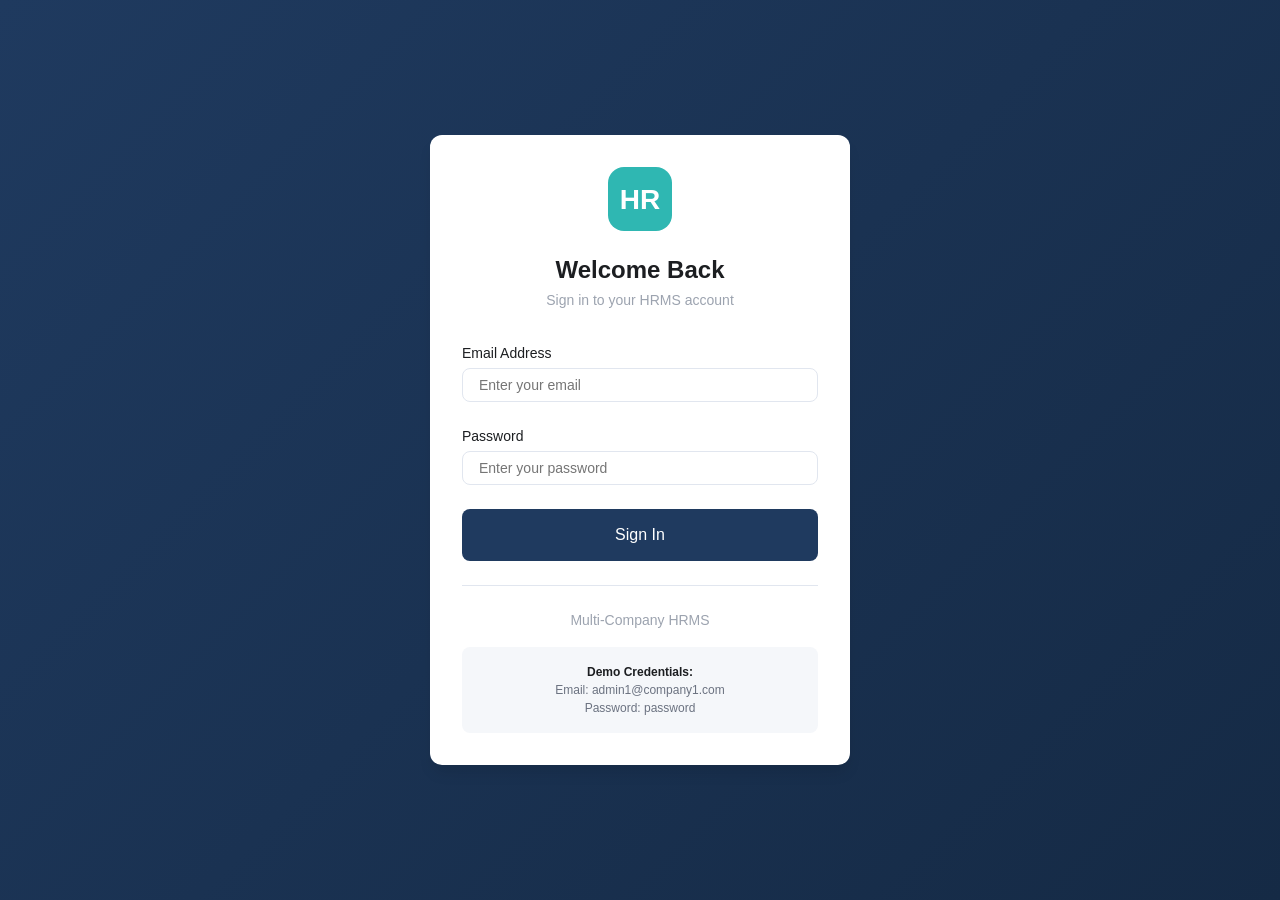
==== frontend/attendance.html @ 7278801a "Frontent Basics are done with this" ====
<!DOCTYPE html>
<html lang="en">
<head>
  <meta charset="UTF-8">
  <meta name="viewport" content="width=device-width, initial-scale=1.0">
  <title>Attendance - HRMS</title>
  <link rel="preconnect" href="https://fonts.googleapis.com">
  <link rel="preconnect" href="https://fonts.gstatic.com" crossorigin>
  <link href="https://fonts.googleapis.com/css2?family=Inter:wght@400;500;600;700&display=swap" rel="stylesheet">
  <link rel="stylesheet" href="css/variables.css">
  <link rel="stylesheet" href="css/base.css">
  <link rel="stylesheet" href="css/layout.css">
  <link rel="stylesheet" href="css/components.css">
  <link rel="stylesheet" href="css/utilities.css">
</head>
<body>
  <div class="app">
    <div id="sidebar-container"></div>
    
    <div class="main-wrapper">
      <div id="header-container"></div>
      
      <main class="main-content">
        <div class="table-container">
          <div class="table-header">
            <div class="flex items-center gap-md">
              <div class="form-group m-0">
                <input type="date" class="form-input" id="date-from" style="width: auto;">
              </div>
              <span class="text-muted">to</span>
              <div class="form-group m-0">
                <input type="date" class="form-input" id="date-to" style="width: auto;">
              </div>
            </div>
            <div class="table-filters">
              <select class="form-select" id="status-filter" style="width: auto;">
                <option value="">All Status</option>
                <option value="present">Present</option>
                <option value="absent">Absent</option>
                <option value="late">Late</option>
              </select>
              <button class="btn btn-primary" id="add-attendance-btn">
                <svg width="16" height="16" viewBox="0 0 24 24" fill="none" stroke="currentColor" stroke-width="2">
                  <line x1="12" x2="12" y1="5" y2="19"></line>
                  <line x1="5" x2="19" y1="12" y2="12"></line>
                </svg>
                Add Record
              </button>
            </div>
          </div>
          
          <div class="table-wrapper">
            <table class="data-table" id="attendance-table">
              <thead>
                <tr>
                  <th>Employee</th>
                  <th>Date</th>
                  <th>Clock In</th>
                  <th>Clock Out</th>
                  <th>Total Hours</th>
                  <th>Status</th>
                  <th>Actions</th>
                </tr>
              </thead>
              <tbody id="attendance-tbody">
                <tr>
                  <td colspan="7" class="text-center p-lg">
                    <div class="spinner"></div>
                  </td>
                </tr>
              </tbody>
            </table>
          </div>
          
          <div class="table-pagination">
            <span class="pagination-info" id="pagination-info">Showing 0 of 0</span>
            <div class="pagination-controls">
              <button class="btn btn-outline btn-sm" id="prev-btn" disabled>Previous</button>
              <button class="btn btn-outline btn-sm" id="next-btn" disabled>Next</button>
            </div>
          </div>
        </div>
      </main>
    </div>
  </div>

  <!-- Attendance Modal -->
  <div class="modal-overlay" id="attendance-modal">
    <div class="modal">
      <div class="modal-header">
        <h3 class="modal-title">Add Attendance Record</h3>
        <button class="modal-close" onclick="closeModal()">
          <svg width="20" height="20" viewBox="0 0 24 24" fill="none" stroke="currentColor" stroke-width="2">
            <line x1="18" y1="6" x2="6" y2="18"></line>
            <line x1="6" y1="6" x2="18" y2="18"></line>
          </svg>
        </button>
      </div>
      <form id="attendance-form">
        <div class="modal-body">
          <div class="form-group">
            <label class="form-label" for="employee_id">Employee *</label>
            <select class="form-select" id="employee_id" name="employee_id" required>
              <option value="">Select Employee</option>
            </select>
          </div>
          <div class="form-group">
            <label class="form-label" for="date">Date *</label>
            <input type="date" class="form-input" id="date" name="date" required>
          </div>
          <div class="content-grid-2">
            <div class="form-group">
              <label class="form-label" for="clock_in_time">Clock In</label>
              <input type="time" class="form-input" id="clock_in_time" name="clock_in_time">
            </div>
            <div class="form-group">
              <label class="form-label" for="clock_out_time">Clock Out</label>
              <input type="time" class="form-input" id="clock_out_time" name="clock_out_time">
            </div>
          </div>
          <div class="form-group">
            <label class="form-label" for="status">Status *</label>
            <select class="form-select" id="status" name="status" required>
              <option value="present">Present</option>
              <option value="absent">Absent</option>
              <option value="late">Late</option>
              <option value="half_day">Half Day</option>
            </select>
          </div>
          <div class="form-group">
            <label class="form-label" for="notes">Notes</label>
            <textarea class="form-textarea" id="notes" name="notes" rows="2"></textarea>
          </div>
        </div>
        <div class="modal-footer">
          <button type="button" class="btn btn-outline" onclick="closeModal()">Cancel</button>
          <button type="submit" class="btn btn-primary">Save Record</button>
        </div>
      </form>
    </div>
  </div>

  <div id="toast-container" class="toast-container"></div>

  <script src="js/api.js"></script>
  <script src="js/auth.js"></script>
  <script src="js/components/toast.js"></script>
  <script src="js/components/sidebar.js"></script>
  <script src="js/components/header.js"></script>
  <script src="js/pages/attendance.js"></script>
</body>
</html>
---- frontend/css/variables.css ----
/**
 * CSS Variables - HRMS Dashboard
 * Color scheme and spacing system
 */

:root {
  /* Primary Colors */
  --color-primary: #1F3A5F;
  --color-primary-light: #2a4a73;
  --color-primary-dark: #152a45;
  --color-secondary: #2FB7B2;
  --color-secondary-light: #3fccc7;
  --color-secondary-dark: #259e9a;
  
  /* Backgrounds */
  --color-bg-page: #F5F7FA;
  --color-bg-card: #FFFFFF;
  --color-bg-hover: #f0f2f5;
  --color-border: #E1E6EF;
  --color-border-light: #eef1f6;
  
  /* Text */
  --color-text-heading: #1C1E21;
  --color-text-body: #6B7280;
  --color-text-muted: #9CA3AF;
  --color-text-white: #FFFFFF;
  
  /* Status Colors */
  --color-success: #22C55E;
  --color-success-light: #dcfce7;
  --color-warning: #F59E0B;
  --color-warning-light: #fef3c7;
  --color-error: #EF4444;
  --color-error-light: #fee2e2;
  --color-info: #3B82F6;
  --color-info-light: #dbeafe;
  
  /* Spacing */
  --spacing-xs: 4px;
  --spacing-sm: 8px;
  --spacing-md: 16px;
  --spacing-lg: 24px;
  --spacing-xl: 32px;
  --spacing-2xl: 48px;
  
  /* Layout */
  --sidebar-width: 260px;
  --sidebar-collapsed-width: 64px;
  --header-height: 64px;
  
  /* Border Radius */
  --radius-sm: 4px;
  --radius-md: 8px;
  --radius-lg: 12px;
  --radius-full: 9999px;
  
  /* Shadows */
  --shadow-sm: 0 1px 2px rgba(0, 0, 0, 0.05);
  --shadow-md: 0 4px 6px -1px rgba(0, 0, 0, 0.1);
  --shadow-lg: 0 10px 15px -3px rgba(0, 0, 0, 0.1);
  
  /* Transitions */
  --transition-fast: 150ms ease;
  --transition-normal: 250ms ease;
  
  /* Font */
  --font-family: 'Inter', -apple-system, BlinkMacSystemFont, 'Segoe UI', Roboto, sans-serif;
  --font-size-xs: 12px;
  --font-size-sm: 14px;
  --font-size-base: 16px;
  --font-size-lg: 18px;
  --font-size-xl: 20px;
  --font-size-2xl: 24px;
  --font-size-3xl: 30px;
  
  --font-weight-normal: 400;
  --font-weight-medium: 500;
  --font-weight-semibold: 600;
  --font-weight-bold: 700;
}
---- frontend/css/base.css ----
/**
 * Base Styles - Reset and Typography
 */

/* Reset */
*, *::before, *::after {
  box-sizing: border-box;
  margin: 0;
  padding: 0;
}

html {
  font-size: 16px;
  -webkit-font-smoothing: antialiased;
  -moz-osx-font-smoothing: grayscale;
}

body {
  font-family: var(--font-family);
  font-size: var(--font-size-base);
  font-weight: var(--font-weight-normal);
  line-height: 1.5;
  color: var(--color-text-body);
  background-color: var(--color-bg-page);
  min-height: 100vh;
}

/* Typography */
h1, h2, h3, h4, h5, h6 {
  color: var(--color-text-heading);
  font-weight: var(--font-weight-semibold);
  line-height: 1.3;
}

h1 { font-size: var(--font-size-3xl); }
h2 { font-size: var(--font-size-2xl); }
h3 { font-size: var(--font-size-xl); }
h4 { font-size: var(--font-size-lg); }
h5 { font-size: var(--font-size-base); }
h6 { font-size: var(--font-size-sm); }

p {
  margin-bottom: var(--spacing-md);
}

a {
  color: var(--color-secondary);
  text-decoration: none;
  transition: color var(--transition-fast);
}

a:hover {
  color: var(--color-secondary-dark);
}

/* Lists */
ul, ol {
  list-style: none;
}

/* Images */
img {
  max-width: 100%;
  height: auto;
  display: block;
}

/* Forms */
input, button, textarea, select {
  font-family: inherit;
  font-size: inherit;
}

button {
  cursor: pointer;
  border: none;
  background: none;
}

/* Tables */
table {
  border-collapse: collapse;
  width: 100%;
}

/* Focus styles */
:focus-visible {
  outline: 2px solid var(--color-secondary);
  outline-offset: 2px;
}

/* Selection */
::selection {
  background-color: var(--color-secondary);
  color: var(--color-text-white);
}

/* Scrollbar */
::-webkit-scrollbar {
  width: 8px;
  height: 8px;
}

::-webkit-scrollbar-track {
  background: var(--color-bg-page);
}

::-webkit-scrollbar-thumb {
  background: var(--color-border);
  border-radius: var(--radius-full);
}

::-webkit-scrollbar-thumb:hover {
  background: var(--color-text-muted);
}
---- frontend/css/layout.css ----
/**
 * Layout Styles - Sidebar, Header, Main Content
 */

/* App Container */
.app {
  display: flex;
  min-height: 100vh;
}

/* ============================================
   SIDEBAR
   ============================================ */
.sidebar {
  position: fixed;
  top: 0;
  left: 0;
  width: var(--sidebar-width);
  height: 100vh;
  background-color: var(--color-primary);
  color: var(--color-text-white);
  display: flex;
  flex-direction: column;
  z-index: 50;
  transition: width var(--transition-normal);
}

.sidebar.collapsed {
  width: var(--sidebar-collapsed-width);
}

/* Sidebar Logo */
.sidebar-logo {
  height: var(--header-height);
  display: flex;
  align-items: center;
  padding: 0 var(--spacing-lg);
  border-bottom: 1px solid rgba(255, 255, 255, 0.1);
}

.sidebar-logo img {
  height: 32px;
  width: auto;
}

.sidebar-logo .logo-text {
  font-size: var(--font-size-lg);
  font-weight: var(--font-weight-bold);
  margin-left: var(--spacing-sm);
  white-space: nowrap;
}

.sidebar.collapsed .logo-text {
  display: none;
}

/* Sidebar Navigation */
.sidebar-nav {
  flex: 1;
  padding: var(--spacing-md) 0;
  overflow-y: auto;
}

.nav-item {
  display: flex;
  align-items: center;
  padding: var(--spacing-md) var(--spacing-lg);
  color: rgba(255, 255, 255, 0.7);
  text-decoration: none;
  transition: all var(--transition-fast);
  border-left: 3px solid transparent;
}

.nav-item:hover {
  background-color: rgba(255, 255, 255, 0.1);
  color: var(--color-text-white);
}

.nav-item.active {
  background-color: rgba(47, 183, 178, 0.2);
  color: var(--color-secondary);
  border-left-color: var(--color-secondary);
}

.nav-icon {
  width: 20px;
  height: 20px;
  flex-shrink: 0;
}

.nav-label {
  margin-left: var(--spacing-md);
  white-space: nowrap;
}

.sidebar.collapsed .nav-label {
  display: none;
}

.sidebar.collapsed .nav-item {
  justify-content: center;
  padding: var(--spacing-md);
}

/* Sidebar Footer */
.sidebar-footer {
  padding: var(--spacing-md) var(--spacing-lg);
  border-top: 1px solid rgba(255, 255, 255, 0.1);
}

/* ============================================
   HEADER
   ============================================ */
.header {
  position: fixed;
  top: 0;
  left: var(--sidebar-width);
  right: 0;
  height: var(--header-height);
  background-color: var(--color-bg-card);
  border-bottom: 1px solid var(--color-border);
  display: flex;
  align-items: center;
  justify-content: space-between;
  padding: 0 var(--spacing-lg);
  z-index: 40;
  transition: left var(--transition-normal);
}

.sidebar.collapsed ~ .main-wrapper .header {
  left: var(--sidebar-collapsed-width);
}

.header-left {
  display: flex;
  align-items: center;
  gap: var(--spacing-md);
}

.menu-toggle {
  display: none;
  padding: var(--spacing-sm);
  border-radius: var(--radius-md);
  color: var(--color-text-heading);
}

.menu-toggle:hover {
  background-color: var(--color-bg-hover);
}

.page-title {
  font-size: var(--font-size-xl);
  font-weight: var(--font-weight-semibold);
  color: var(--color-text-heading);
}

.header-right {
  display: flex;
  align-items: center;
  gap: var(--spacing-md);
}

.user-info {
  display: flex;
  align-items: center;
  gap: var(--spacing-sm);
}

.user-avatar {
  width: 36px;
  height: 36px;
  border-radius: var(--radius-full);
  background-color: var(--color-secondary);
  color: var(--color-text-white);
  display: flex;
  align-items: center;
  justify-content: center;
  font-weight: var(--font-weight-semibold);
  font-size: var(--font-size-sm);
}

.user-name {
  font-weight: var(--font-weight-medium);
  color: var(--color-text-heading);
}

.user-role {
  font-size: var(--font-size-xs);
  color: var(--color-text-muted);
}

/* ============================================
   MAIN CONTENT
   ============================================ */
.main-wrapper {
  flex: 1;
  margin-left: var(--sidebar-width);
  transition: margin-left var(--transition-normal);
}

.sidebar.collapsed ~ .main-wrapper {
  margin-left: var(--sidebar-collapsed-width);
}

.main-content {
  padding: calc(var(--header-height) + var(--spacing-lg)) var(--spacing-lg) var(--spacing-lg);
  min-height: 100vh;
}

/* Content Grid */
.content-grid {
  display: grid;
  grid-template-columns: repeat(4, 1fr);
  gap: var(--spacing-lg);
}

.content-grid-3 {
  display: grid;
  grid-template-columns: repeat(3, 1fr);
  gap: var(--spacing-lg);
}

.content-grid-2 {
  display: grid;
  grid-template-columns: repeat(2, 1fr);
  gap: var(--spacing-lg);
}

.col-span-2 { grid-column: span 2; }
.col-span-3 { grid-column: span 3; }
.col-span-4 { grid-column: span 4; }

/* ============================================
   RESPONSIVE
   ============================================ */

/* Tablet - Collapsed sidebar */
@media (max-width: 1023px) {
  .sidebar {
    width: var(--sidebar-collapsed-width);
  }
  
  .sidebar .logo-text,
  .sidebar .nav-label {
    display: none;
  }
  
  .sidebar .nav-item {
    justify-content: center;
    padding: var(--spacing-md);
  }
  
  .header {
    left: var(--sidebar-collapsed-width);
  }
  
  .main-wrapper {
    margin-left: var(--sidebar-collapsed-width);
  }
  
  .content-grid {
    grid-template-columns: repeat(2, 1fr);
  }
  
  .col-span-3,
  .col-span-4 {
    grid-column: span 2;
  }
}

/* Mobile - Hidden sidebar with hamburger */
@media (max-width: 767px) {
  .sidebar {
    transform: translateX(-100%);
    width: var(--sidebar-width);
  }
  
  .sidebar.open {
    transform: translateX(0);
  }
  
  .sidebar.open .logo-text,
  .sidebar.open .nav-label {
    display: block;
  }
  
  .sidebar.open .nav-item {
    justify-content: flex-start;
    padding: var(--spacing-md) var(--spacing-lg);
  }
  
  .header {
    left: 0;
  }
  
  .menu-toggle {
    display: flex;
  }
  
  .main-wrapper {
    margin-left: 0;
  }
  
  .main-content {
    padding: calc(var(--header-height) + var(--spacing-md)) var(--spacing-md) var(--spacing-md);
  }
  
  .content-grid,
  .content-grid-2,
  .content-grid-3 {
    grid-template-columns: 1fr;
  }
  
  .col-span-2,
  .col-span-3,
  .col-span-4 {
    grid-column: span 1;
  }
  
  /* Overlay when sidebar is open */
  .sidebar-overlay {
    display: none;
    position: fixed;
    inset: 0;
    background-color: rgba(0, 0, 0, 0.5);
    z-index: 40;
  }
  
  .sidebar.open ~ .sidebar-overlay {
    display: block;
  }
}
---- frontend/css/components.css ----
/**
 * Component Styles - Cards, Buttons, Forms, Tables, etc.
 */

/* ============================================
   CARDS
   ============================================ */
.card {
  background-color: var(--color-bg-card);
  border-radius: var(--radius-lg);
  box-shadow: var(--shadow-sm);
  border: 1px solid var(--color-border-light);
}

.card-header {
  padding: var(--spacing-lg);
  border-bottom: 1px solid var(--color-border);
  display: flex;
  align-items: center;
  justify-content: space-between;
}

.card-title {
  font-size: var(--font-size-lg);
  font-weight: var(--font-weight-semibold);
  color: var(--color-text-heading);
}

.card-body {
  padding: var(--spacing-lg);
}

.card-footer {
  padding: var(--spacing-md) var(--spacing-lg);
  border-top: 1px solid var(--color-border);
  background-color: var(--color-bg-page);
  border-radius: 0 0 var(--radius-lg) var(--radius-lg);
}

/* KPI Card */
.kpi-card {
  background-color: var(--color-bg-card);
  border-radius: var(--radius-lg);
  padding: var(--spacing-lg);
  box-shadow: var(--shadow-sm);
  border: 1px solid var(--color-border-light);
}

.kpi-header {
  display: flex;
  align-items: center;
  justify-content: space-between;
  margin-bottom: var(--spacing-md);
}

.kpi-title {
  font-size: var(--font-size-sm);
  font-weight: var(--font-weight-medium);
  color: var(--color-text-muted);
  text-transform: uppercase;
  letter-spacing: 0.5px;
}

.kpi-icon {
  width: 40px;
  height: 40px;
  border-radius: var(--radius-md);
  display: flex;
  align-items: center;
  justify-content: center;
}

.kpi-icon.primary { background-color: rgba(31, 58, 95, 0.1); color: var(--color-primary); }
.kpi-icon.secondary { background-color: rgba(47, 183, 178, 0.1); color: var(--color-secondary); }
.kpi-icon.success { background-color: var(--color-success-light); color: var(--color-success); }
.kpi-icon.warning { background-color: var(--color-warning-light); color: var(--color-warning); }
.kpi-icon.error { background-color: var(--color-error-light); color: var(--color-error); }

.kpi-value {
  font-size: var(--font-size-3xl);
  font-weight: var(--font-weight-bold);
  color: var(--color-text-heading);
  margin-bottom: var(--spacing-sm);
}

.kpi-breakdown {
  display: flex;
  gap: var(--spacing-md);
  flex-wrap: wrap;
}

.kpi-stat {
  font-size: var(--font-size-sm);
  display: flex;
  align-items: center;
  gap: var(--spacing-xs);
}

.kpi-stat::before {
  content: '';
  width: 8px;
  height: 8px;
  border-radius: var(--radius-full);
}

.kpi-stat.success::before { background-color: var(--color-success); }
.kpi-stat.warning::before { background-color: var(--color-warning); }
.kpi-stat.error::before { background-color: var(--color-error); }

/* ============================================
   BUTTONS
   ============================================ */
.btn {
  display: inline-flex;
  align-items: center;
  justify-content: center;
  gap: var(--spacing-sm);
  padding: var(--spacing-sm) var(--spacing-md);
  font-size: var(--font-size-sm);
  font-weight: var(--font-weight-medium);
  border-radius: var(--radius-md);
  transition: all var(--transition-fast);
  cursor: pointer;
  border: 1px solid transparent;
  white-space: nowrap;
}

.btn:disabled {
  opacity: 0.5;
  cursor: not-allowed;
}

.btn-primary {
  background-color: var(--color-primary);
  color: var(--color-text-white);
}

.btn-primary:hover:not(:disabled) {
  background-color: var(--color-primary-dark);
}

.btn-secondary {
  background-color: var(--color-secondary);
  color: var(--color-text-white);
}

.btn-secondary:hover:not(:disabled) {
  background-color: var(--color-secondary-dark);
}

.btn-success {
  background-color: var(--color-success);
  color: var(--color-text-white);
}

.btn-success:hover:not(:disabled) {
  background-color: #16a34a;
}

.btn-danger {
  background-color: var(--color-error);
  color: var(--color-text-white);
}

.btn-danger:hover:not(:disabled) {
  background-color: #dc2626;
}

.btn-outline {
  background-color: transparent;
  border-color: var(--color-border);
  color: var(--color-text-heading);
}

.btn-outline:hover:not(:disabled) {
  background-color: var(--color-bg-hover);
}

.btn-ghost {
  background-color: transparent;
  color: var(--color-text-body);
}

.btn-ghost:hover:not(:disabled) {
  background-color: var(--color-bg-hover);
}

.btn-sm {
  padding: var(--spacing-xs) var(--spacing-sm);
  font-size: var(--font-size-xs);
}

.btn-lg {
  padding: var(--spacing-md) var(--spacing-lg);
  font-size: var(--font-size-base);
}

.btn-icon {
  padding: var(--spacing-sm);
}

/* ============================================
   FORMS
   ============================================ */
.form-group {
  margin-bottom: var(--spacing-md);
}

.form-label {
  display: block;
  font-size: var(--font-size-sm);
  font-weight: var(--font-weight-medium);
  color: var(--color-text-heading);
  margin-bottom: var(--spacing-xs);
}

.form-input,
.form-select,
.form-textarea {
  width: 100%;
  padding: var(--spacing-sm) var(--spacing-md);
  font-size: var(--font-size-sm);
  border: 1px solid var(--color-border);
  border-radius: var(--radius-md);
  background-color: var(--color-bg-card);
  color: var(--color-text-heading);
  transition: border-color var(--transition-fast), box-shadow var(--transition-fast);
}

.form-input:focus,
.form-select:focus,
.form-textarea:focus {
  outline: none;
  border-color: var(--color-secondary);
  box-shadow: 0 0 0 3px rgba(47, 183, 178, 0.1);
}

.form-input.error,
.form-select.error,
.form-textarea.error {
  border-color: var(--color-error);
}

.form-input.error:focus,
.form-select.error:focus,
.form-textarea.error:focus {
  box-shadow: 0 0 0 3px rgba(239, 68, 68, 0.1);
}

.form-error {
  font-size: var(--font-size-xs);
  color: var(--color-error);
  margin-top: var(--spacing-xs);
}

.form-hint {
  font-size: var(--font-size-xs);
  color: var(--color-text-muted);
  margin-top: var(--spacing-xs);
}

.form-textarea {
  min-height: 100px;
  resize: vertical;
}

/* Search Input */
.search-input {
  position: relative;
}

.search-input input {
  padding-left: 40px;
}

.search-input .search-icon {
  position: absolute;
  left: var(--spacing-md);
  top: 50%;
  transform: translateY(-50%);
  color: var(--color-text-muted);
  width: 16px;
  height: 16px;
}

/* ============================================
   TABLES
   ============================================ */
.table-container {
  background-color: var(--color-bg-card);
  border-radius: var(--radius-lg);
  box-shadow: var(--shadow-sm);
  border: 1px solid var(--color-border-light);
  overflow: hidden;
}

.table-header {
  padding: var(--spacing-md) var(--spacing-lg);
  border-bottom: 1px solid var(--color-border);
  display: flex;
  align-items: center;
  justify-content: space-between;
  gap: var(--spacing-md);
  flex-wrap: wrap;
}

.table-filters {
  display: flex;
  align-items: center;
  gap: var(--spacing-sm);
}

.table-wrapper {
  overflow-x: auto;
}

.data-table {
  width: 100%;
  border-collapse: collapse;
}

.data-table th,
.data-table td {
  padding: var(--spacing-md) var(--spacing-lg);
  text-align: left;
  border-bottom: 1px solid var(--color-border-light);
}

.data-table th {
  font-size: var(--font-size-xs);
  font-weight: var(--font-weight-semibold);
  color: var(--color-text-muted);
  text-transform: uppercase;
  letter-spacing: 0.5px;
  background-color: var(--color-bg-page);
}

.data-table tbody tr {
  transition: background-color var(--transition-fast);
}

.data-table tbody tr:hover {
  background-color: var(--color-bg-hover);
}

.data-table tbody tr:last-child td {
  border-bottom: none;
}

.table-pagination {
  padding: var(--spacing-md) var(--spacing-lg);
  border-top: 1px solid var(--color-border);
  display: flex;
  align-items: center;
  justify-content: space-between;
  background-color: var(--color-bg-page);
}

.pagination-info {
  font-size: var(--font-size-sm);
  color: var(--color-text-muted);
}

.pagination-controls {
  display: flex;
  align-items: center;
  gap: var(--spacing-sm);
}

/* ============================================
   BADGES / STATUS
   ============================================ */
.badge {
  display: inline-flex;
  align-items: center;
  padding: var(--spacing-xs) var(--spacing-sm);
  font-size: var(--font-size-xs);
  font-weight: var(--font-weight-medium);
  border-radius: var(--radius-full);
}

.badge-success {
  background-color: var(--color-success-light);
  color: var(--color-success);
}

.badge-warning {
  background-color: var(--color-warning-light);
  color: #b45309;
}

.badge-error {
  background-color: var(--color-error-light);
  color: var(--color-error);
}

.badge-info {
  background-color: var(--color-info-light);
  color: var(--color-info);
}

.badge-neutral {
  background-color: var(--color-bg-page);
  color: var(--color-text-muted);
}

/* ============================================
   MODAL
   ============================================ */
.modal-overlay {
  position: fixed;
  inset: 0;
  background-color: rgba(0, 0, 0, 0.5);
  display: flex;
  align-items: center;
  justify-content: center;
  z-index: 100;
  opacity: 0;
  visibility: hidden;
  transition: all var(--transition-normal);
}

.modal-overlay.open {
  opacity: 1;
  visibility: visible;
}

.modal {
  background-color: var(--color-bg-card);
  border-radius: var(--radius-lg);
  box-shadow: var(--shadow-lg);
  width: 100%;
  max-width: 500px;
  max-height: 90vh;
  overflow: hidden;
  transform: scale(0.95);
  transition: transform var(--transition-normal);
}

.modal-overlay.open .modal {
  transform: scale(1);
}

.modal-header {
  padding: var(--spacing-lg);
  border-bottom: 1px solid var(--color-border);
  display: flex;
  align-items: center;
  justify-content: space-between;
}

.modal-title {
  font-size: var(--font-size-lg);
  font-weight: var(--font-weight-semibold);
}

.modal-close {
  padding: var(--spacing-xs);
  border-radius: var(--radius-md);
  color: var(--color-text-muted);
}

.modal-close:hover {
  background-color: var(--color-bg-hover);
  color: var(--color-text-heading);
}

.modal-body {
  padding: var(--spacing-lg);
  overflow-y: auto;
  max-height: calc(90vh - 140px);
}

.modal-footer {
  padding: var(--spacing-md) var(--spacing-lg);
  border-top: 1px solid var(--color-border);
  display: flex;
  justify-content: flex-end;
  gap: var(--spacing-sm);
  background-color: var(--color-bg-page);
}

/* ============================================
   TOAST
   ============================================ */
.toast-container {
  position: fixed;
  top: var(--spacing-lg);
  right: var(--spacing-lg);
  z-index: 200;
  display: flex;
  flex-direction: column;
  gap: var(--spacing-sm);
}

.toast {
  display: flex;
  align-items: center;
  gap: var(--spacing-md);
  padding: var(--spacing-md) var(--spacing-lg);
  background-color: var(--color-bg-card);
  border-radius: var(--radius-md);
  box-shadow: var(--shadow-lg);
  border-left: 4px solid;
  min-width: 300px;
  max-width: 400px;
  animation: slideIn 0.3s ease;
}

@keyframes slideIn {
  from {
    transform: translateX(100%);
    opacity: 0;
  }
  to {
    transform: translateX(0);
    opacity: 1;
  }
}

.toast-success { border-left-color: var(--color-success); }
.toast-error { border-left-color: var(--color-error); }
.toast-warning { border-left-color: var(--color-warning); }
.toast-info { border-left-color: var(--color-info); }

.toast-message {
  flex: 1;
  font-size: var(--font-size-sm);
  color: var(--color-text-heading);
}

.toast-close {
  padding: var(--spacing-xs);
  color: var(--color-text-muted);
  border-radius: var(--radius-sm);
}

.toast-close:hover {
  background-color: var(--color-bg-hover);
}

/* ============================================
   LOADING / SKELETON
   ============================================ */
.skeleton {
  background: linear-gradient(90deg, var(--color-bg-page) 25%, var(--color-border-light) 50%, var(--color-bg-page) 75%);
  background-size: 200% 100%;
  animation: shimmer 1.5s infinite;
  border-radius: var(--radius-sm);
}

@keyframes shimmer {
  0% { background-position: 200% 0; }
  100% { background-position: -200% 0; }
}

.skeleton-text {
  height: 16px;
  margin-bottom: var(--spacing-sm);
}

.skeleton-title {
  height: 24px;
  width: 60%;
  margin-bottom: var(--spacing-md);
}

.skeleton-value {
  height: 40px;
  width: 40%;
}

.spinner {
  width: 24px;
  height: 24px;
  border: 3px solid var(--color-border);
  border-top-color: var(--color-secondary);
  border-radius: var(--radius-full);
  animation: spin 0.8s linear infinite;
}

@keyframes spin {
  to { transform: rotate(360deg); }
}

.loading-overlay {
  position: absolute;
  inset: 0;
  background-color: rgba(255, 255, 255, 0.8);
  display: flex;
  align-items: center;
  justify-content: center;
  z-index: 10;
}

/* ============================================
   EMPTY STATE
   ============================================ */
.empty-state {
  text-align: center;
  padding: var(--spacing-2xl);
}

.empty-state-icon {
  width: 64px;
  height: 64px;
  margin: 0 auto var(--spacing-md);
  color: var(--color-text-muted);
}

.empty-state-title {
  font-size: var(--font-size-lg);
  font-weight: var(--font-weight-semibold);
  color: var(--color-text-heading);
  margin-bottom: var(--spacing-sm);
}

.empty-state-text {
  color: var(--color-text-muted);
  margin-bottom: var(--spacing-lg);
}

/* ============================================
   DROPDOWN
   ============================================ */
.dropdown {
  position: relative;
}

.dropdown-menu {
  position: absolute;
  top: 100%;
  right: 0;
  min-width: 180px;
  background-color: var(--color-bg-card);
  border-radius: var(--radius-md);
  box-shadow: var(--shadow-lg);
  border: 1px solid var(--color-border);
  padding: var(--spacing-xs) 0;
  z-index: 50;
  opacity: 0;
  visibility: hidden;
  transform: translateY(-10px);
  transition: all var(--transition-fast);
}

.dropdown.open .dropdown-menu {
  opacity: 1;
  visibility: visible;
  transform: translateY(0);
}

.dropdown-item {
  display: flex;
  align-items: center;
  gap: var(--spacing-sm);
  padding: var(--spacing-sm) var(--spacing-md);
  font-size: var(--font-size-sm);
  color: var(--color-text-body);
  cursor: pointer;
  transition: background-color var(--transition-fast);
}

.dropdown-item:hover {
  background-color: var(--color-bg-hover);
  color: var(--color-text-heading);
}

.dropdown-divider {
  height: 1px;
  background-color: var(--color-border);
  margin: var(--spacing-xs) 0;
}
---- frontend/css/utilities.css ----
/**
 * Utility Classes
 */

/* Display */
.hidden { display: none !important; }
.block { display: block; }
.inline-block { display: inline-block; }
.flex { display: flex; }
.inline-flex { display: inline-flex; }
.grid { display: grid; }

/* Flexbox */
.flex-row { flex-direction: row; }
.flex-col { flex-direction: column; }
.flex-wrap { flex-wrap: wrap; }
.items-start { align-items: flex-start; }
.items-center { align-items: center; }
.items-end { align-items: flex-end; }
.justify-start { justify-content: flex-start; }
.justify-center { justify-content: center; }
.justify-end { justify-content: flex-end; }
.justify-between { justify-content: space-between; }
.flex-1 { flex: 1; }
.gap-xs { gap: var(--spacing-xs); }
.gap-sm { gap: var(--spacing-sm); }
.gap-md { gap: var(--spacing-md); }
.gap-lg { gap: var(--spacing-lg); }

/* Spacing - Margin */
.m-0 { margin: 0; }
.m-xs { margin: var(--spacing-xs); }
.m-sm { margin: var(--spacing-sm); }
.m-md { margin: var(--spacing-md); }
.m-lg { margin: var(--spacing-lg); }
.mt-sm { margin-top: var(--spacing-sm); }
.mt-md { margin-top: var(--spacing-md); }
.mt-lg { margin-top: var(--spacing-lg); }
.mb-sm { margin-bottom: var(--spacing-sm); }
.mb-md { margin-bottom: var(--spacing-md); }
.mb-lg { margin-bottom: var(--spacing-lg); }
.ml-auto { margin-left: auto; }
.mr-auto { margin-right: auto; }

/* Spacing - Padding */
.p-0 { padding: 0; }
.p-xs { padding: var(--spacing-xs); }
.p-sm { padding: var(--spacing-sm); }
.p-md { padding: var(--spacing-md); }
.p-lg { padding: var(--spacing-lg); }
.px-md { padding-left: var(--spacing-md); padding-right: var(--spacing-md); }
.py-md { padding-top: var(--spacing-md); padding-bottom: var(--spacing-md); }
.px-lg { padding-left: var(--spacing-lg); padding-right: var(--spacing-lg); }
.py-lg { padding-top: var(--spacing-lg); padding-bottom: var(--spacing-lg); }

/* Text */
.text-xs { font-size: var(--font-size-xs); }
.text-sm { font-size: var(--font-size-sm); }
.text-base { font-size: var(--font-size-base); }
.text-lg { font-size: var(--font-size-lg); }
.text-xl { font-size: var(--font-size-xl); }
.text-2xl { font-size: var(--font-size-2xl); }
.font-normal { font-weight: var(--font-weight-normal); }
.font-medium { font-weight: var(--font-weight-medium); }
.font-semibold { font-weight: var(--font-weight-semibold); }
.font-bold { font-weight: var(--font-weight-bold); }
.text-left { text-align: left; }
.text-center { text-align: center; }
.text-right { text-align: right; }
.uppercase { text-transform: uppercase; }
.truncate { overflow: hidden; text-overflow: ellipsis; white-space: nowrap; }

/* Colors */
.text-heading { color: var(--color-text-heading); }
.text-body { color: var(--color-text-body); }
.text-muted { color: var(--color-text-muted); }
.text-white { color: var(--color-text-white); }
.text-primary { color: var(--color-primary); }
.text-secondary { color: var(--color-secondary); }
.text-success { color: var(--color-success); }
.text-warning { color: var(--color-warning); }
.text-error { color: var(--color-error); }

.bg-primary { background-color: var(--color-primary); }
.bg-secondary { background-color: var(--color-secondary); }
.bg-success { background-color: var(--color-success); }
.bg-warning { background-color: var(--color-warning); }
.bg-error { background-color: var(--color-error); }
.bg-white { background-color: var(--color-bg-card); }
.bg-page { background-color: var(--color-bg-page); }

/* Border */
.border { border: 1px solid var(--color-border); }
.border-t { border-top: 1px solid var(--color-border); }
.border-b { border-bottom: 1px solid var(--color-border); }
.rounded-sm { border-radius: var(--radius-sm); }
.rounded-md { border-radius: var(--radius-md); }
.rounded-lg { border-radius: var(--radius-lg); }
.rounded-full { border-radius: var(--radius-full); }

/* Shadow */
.shadow-sm { box-shadow: var(--shadow-sm); }
.shadow-md { box-shadow: var(--shadow-md); }
.shadow-lg { box-shadow: var(--shadow-lg); }

/* Width/Height */
.w-full { width: 100%; }
.h-full { height: 100%; }
.min-h-screen { min-height: 100vh; }

/* Cursor */
.cursor-pointer { cursor: pointer; }
.cursor-not-allowed { cursor: not-allowed; }

/* Overflow */
.overflow-hidden { overflow: hidden; }
.overflow-auto { overflow: auto; }
.overflow-x-auto { overflow-x: auto; }

/* Position */
.relative { position: relative; }
.absolute { position: absolute; }
.fixed { position: fixed; }
.sticky { position: sticky; }
.inset-0 { top: 0; right: 0; bottom: 0; left: 0; }

/* Z-index */
.z-10 { z-index: 10; }
.z-20 { z-index: 20; }
.z-50 { z-index: 50; }
.z-100 { z-index: 100; }

/* Transitions */
.transition { transition: all var(--transition-normal); }
.transition-fast { transition: all var(--transition-fast); }

/* Opacity */
.opacity-50 { opacity: 0.5; }
.opacity-75 { opacity: 0.75; }

/* Visibility */
.sr-only {
  position: absolute;
  width: 1px;
  height: 1px;
  padding: 0;
  margin: -1px;
  overflow: hidden;
  clip: rect(0, 0, 0, 0);
  white-space: nowrap;
  border: 0;
}
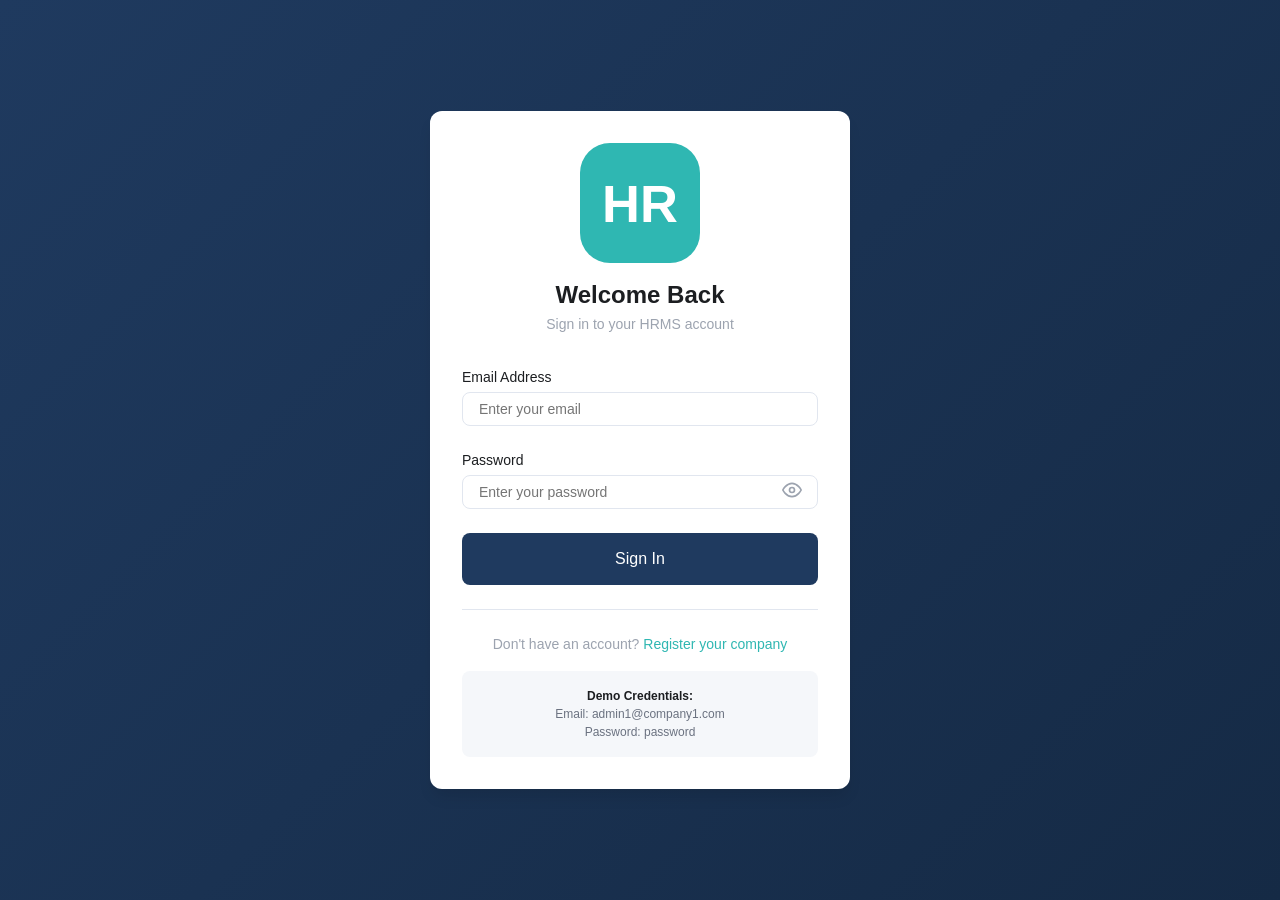
==== commit 0584ca9e: "Final for Video and fixed attendance" ====
--- a/frontend/attendance.html
+++ b/frontend/attendance.html
@@ -12,6 +12,7 @@
   <link rel="stylesheet" href="css/layout.css">
   <link rel="stylesheet" href="css/components.css">
   <link rel="stylesheet" href="css/utilities.css">
+  <link rel="stylesheet" href="css/animations.css">
 </head>
 <body>
   <div class="app">
--- a/frontend/css/base.css
+++ b/frontend/css/base.css
@@ -113,3 +113,66 @@
 ::-webkit-scrollbar-thumb:hover {
   background: var(--color-text-muted);
 }
+
+
+/* ============================================
+   PAGE LOADING BAR
+   ============================================ */
+.page-loading-bar {
+  position: fixed;
+  top: 0;
+  left: 0;
+  right: 0;
+  height: 3px;
+  background: linear-gradient(90deg, 
+    var(--color-secondary) 0%, 
+    var(--color-primary) 50%, 
+    var(--color-secondary) 100%);
+  background-size: 200% 100%;
+  animation: loadingFlow 1.5s ease infinite;
+  z-index: 9999;
+  transform-origin: left;
+  transform: scaleX(0);
+  transition: transform 0.3s ease;
+}
+
+.page-loading-bar.active {
+  transform: scaleX(0.7);
+}
+
+.page-loading-bar.complete {
+  transform: scaleX(1);
+  animation: none;
+  background: var(--color-secondary);
+}
+
+.page-loading-bar.hide {
+  opacity: 0;
+  transition: opacity 0.3s ease, transform 0.3s ease;
+}
+
+@keyframes loadingFlow {
+  0% { background-position: 100% 0; }
+  100% { background-position: -100% 0; }
+}
+
+/* Smooth page transitions */
+.page-transition-enter {
+  opacity: 0;
+  transform: translateY(10px);
+}
+
+.page-transition-enter-active {
+  opacity: 1;
+  transform: translateY(0);
+  transition: all 0.3s cubic-bezier(0.16, 1, 0.3, 1);
+}
+
+.page-transition-exit {
+  opacity: 1;
+}
+
+.page-transition-exit-active {
+  opacity: 0;
+  transition: opacity 0.2s ease;
+}
--- a/frontend/css/layout.css
+++ b/frontend/css/layout.css
@@ -61,6 +61,28 @@
   overflow-y: auto;
 }
 
+/* Sidebar Role Badge */
+.sidebar-role {
+  padding: var(--spacing-sm) var(--spacing-lg);
+  text-align: center;
+}
+
+.role-badge {
+  display: inline-block;
+  padding: var(--spacing-xs) var(--spacing-md);
+  background-color: rgba(47, 183, 178, 0.3);
+  color: var(--color-secondary);
+  border-radius: var(--radius-full);
+  font-size: var(--font-size-xs);
+  font-weight: var(--font-weight-semibold);
+  text-transform: uppercase;
+  letter-spacing: 0.5px;
+}
+
+.sidebar.collapsed .sidebar-role {
+  display: none;
+}
+
 .nav-item {
   display: flex;
   align-items: center;
--- a/frontend/css/components.css
+++ b/frontend/css/components.css
@@ -44,30 +44,18 @@
   padding: var(--spacing-lg);
   box-shadow: var(--shadow-sm);
   border: 1px solid var(--color-border-light);
-}
-
-.kpi-header {
-  display: flex;
-  align-items: center;
-  justify-content: space-between;
-  margin-bottom: var(--spacing-md);
-}
-
-.kpi-title {
-  font-size: var(--font-size-sm);
-  font-weight: var(--font-weight-medium);
-  color: var(--color-text-muted);
-  text-transform: uppercase;
-  letter-spacing: 0.5px;
+  display: flex;
+  gap: var(--spacing-md);
 }
 
 .kpi-icon {
-  width: 40px;
-  height: 40px;
+  width: 48px;
+  height: 48px;
   border-radius: var(--radius-md);
   display: flex;
   align-items: center;
   justify-content: center;
+  flex-shrink: 0;
 }
 
 .kpi-icon.primary { background-color: rgba(31, 58, 95, 0.1); color: var(--color-primary); }
@@ -76,11 +64,46 @@
 .kpi-icon.warning { background-color: var(--color-warning-light); color: var(--color-warning); }
 .kpi-icon.error { background-color: var(--color-error-light); color: var(--color-error); }
 
+.kpi-content {
+  flex: 1;
+}
+
 .kpi-value {
-  font-size: var(--font-size-3xl);
+  font-size: var(--font-size-2xl);
   font-weight: var(--font-weight-bold);
   color: var(--color-text-heading);
-  margin-bottom: var(--spacing-sm);
+  line-height: 1.2;
+}
+
+.kpi-label {
+  font-size: var(--font-size-sm);
+  color: var(--color-text-muted);
+  margin-top: var(--spacing-xs);
+}
+
+.kpi-meta {
+  font-size: var(--font-size-xs);
+  color: var(--color-text-muted);
+  margin-top: var(--spacing-xs);
+  display: flex;
+  gap: var(--spacing-sm);
+  flex-wrap: wrap;
+}
+
+/* Legacy KPI styles */
+.kpi-header {
+  display: flex;
+  align-items: center;
+  justify-content: space-between;
+  margin-bottom: var(--spacing-md);
+}
+
+.kpi-title {
+  font-size: var(--font-size-sm);
+  font-weight: var(--font-weight-medium);
+  color: var(--color-text-muted);
+  text-transform: uppercase;
+  letter-spacing: 0.5px;
 }
 
 .kpi-breakdown {
@@ -671,3 +694,91 @@
   background-color: var(--color-border);
   margin: var(--spacing-xs) 0;
 }
+
+
+/* ============================================
+   TABS
+   ============================================ */
+.tabs {
+  display: flex;
+  gap: var(--spacing-xs);
+  border-bottom: 1px solid var(--color-border);
+  padding-bottom: var(--spacing-xs);
+}
+
+.tab-btn {
+  padding: var(--spacing-sm) var(--spacing-md);
+  font-size: var(--font-size-sm);
+  font-weight: var(--font-weight-medium);
+  color: var(--color-text-muted);
+  background: transparent;
+  border: none;
+  border-radius: var(--radius-md) var(--radius-md) 0 0;
+  cursor: pointer;
+  transition: all var(--transition-fast);
+  position: relative;
+}
+
+.tab-btn:hover {
+  color: var(--color-text-heading);
+  background-color: var(--color-bg-hover);
+}
+
+.tab-btn.active {
+  color: var(--color-secondary);
+  background-color: var(--color-bg-card);
+}
+
+.tab-btn.active::after {
+  content: '';
+  position: absolute;
+  bottom: -1px;
+  left: 0;
+  right: 0;
+  height: 2px;
+  background-color: var(--color-secondary);
+}
+
+/* ============================================
+   USER AVATAR
+   ============================================ */
+.user-avatar {
+  width: 40px;
+  height: 40px;
+  border-radius: var(--radius-full);
+  background-color: var(--color-secondary);
+  color: var(--color-text-white);
+  display: flex;
+  align-items: center;
+  justify-content: center;
+  font-weight: var(--font-weight-semibold);
+  font-size: var(--font-size-sm);
+  flex-shrink: 0;
+}
+
+.user-avatar-sm {
+  width: 32px;
+  height: 32px;
+  font-size: var(--font-size-xs);
+}
+
+.user-avatar-lg {
+  width: 64px;
+  height: 64px;
+  font-size: var(--font-size-xl);
+}
+
+/* ============================================
+   FORM ROW
+   ============================================ */
+.form-row {
+  display: grid;
+  grid-template-columns: repeat(2, 1fr);
+  gap: var(--spacing-md);
+}
+
+@media (max-width: 640px) {
+  .form-row {
+    grid-template-columns: 1fr;
+  }
+}
--- a/frontend/css/animations.css
+++ b/frontend/css/animations.css
@@ -0,0 +1,538 @@
+/**
+ * Animations & Liquid Transitions
+ * Dynamic UI effects for a modern, fluid experience
+ */
+
+/* ============================================
+   CSS CUSTOM PROPERTIES FOR ANIMATIONS
+   ============================================ */
+:root {
+  --ease-out-expo: cubic-bezier(0.16, 1, 0.3, 1);
+  --ease-out-back: cubic-bezier(0.34, 1.56, 0.64, 1);
+  --ease-in-out-circ: cubic-bezier(0.85, 0, 0.15, 1);
+  --ease-spring: cubic-bezier(0.175, 0.885, 0.32, 1.275);
+  --ease-liquid: cubic-bezier(0.4, 0, 0.2, 1);
+}
+
+/* ============================================
+   PAGE TRANSITIONS
+   ============================================ */
+.main-content {
+  animation: fadeSlideUp 0.5s var(--ease-out-expo);
+}
+
+@keyframes fadeSlideUp {
+  from {
+    opacity: 0;
+    transform: translateY(20px);
+  }
+  to {
+    opacity: 1;
+    transform: translateY(0);
+  }
+}
+
+/* ============================================
+   CARD ANIMATIONS
+   ============================================ */
+.card,
+.kpi-card {
+  transition: transform 0.3s var(--ease-out-expo), 
+              box-shadow 0.3s var(--ease-liquid);
+}
+
+.card:hover,
+.kpi-card:hover {
+  transform: translateY(-4px);
+  box-shadow: 0 12px 40px rgba(31, 58, 95, 0.12);
+}
+
+/* Staggered card entrance */
+.content-grid > *,
+.content-grid-2 > *,
+.content-grid-3 > * {
+  animation: cardEntrance 0.6s var(--ease-out-expo) backwards;
+}
+
+.content-grid > *:nth-child(1) { animation-delay: 0.05s; }
+.content-grid > *:nth-child(2) { animation-delay: 0.1s; }
+.content-grid > *:nth-child(3) { animation-delay: 0.15s; }
+.content-grid > *:nth-child(4) { animation-delay: 0.2s; }
+.content-grid > *:nth-child(5) { animation-delay: 0.25s; }
+.content-grid > *:nth-child(6) { animation-delay: 0.3s; }
+
+@keyframes cardEntrance {
+  from {
+    opacity: 0;
+    transform: translateY(30px) scale(0.95);
+  }
+  to {
+    opacity: 1;
+    transform: translateY(0) scale(1);
+  }
+}
+
+/* ============================================
+   KPI VALUE COUNTER ANIMATION
+   ============================================ */
+.kpi-value {
+  transition: transform 0.3s var(--ease-spring);
+}
+
+.kpi-card:hover .kpi-value {
+  transform: scale(1.05);
+}
+
+/* Pulse animation for live data */
+.kpi-value.updating {
+  animation: pulse 0.5s var(--ease-liquid);
+}
+
+@keyframes pulse {
+  0%, 100% { transform: scale(1); }
+  50% { transform: scale(1.08); }
+}
+
+/* ============================================
+   BUTTON ANIMATIONS
+   ============================================ */
+.btn {
+  position: relative;
+  overflow: hidden;
+  transition: all 0.3s var(--ease-out-expo);
+}
+
+.btn::before {
+  content: '';
+  position: absolute;
+  top: 50%;
+  left: 50%;
+  width: 0;
+  height: 0;
+  background: rgba(255, 255, 255, 0.2);
+  border-radius: 50%;
+  transform: translate(-50%, -50%);
+  transition: width 0.6s var(--ease-out-expo), height 0.6s var(--ease-out-expo);
+}
+
+.btn:active::before {
+  width: 300px;
+  height: 300px;
+}
+
+.btn:hover:not(:disabled) {
+  transform: translateY(-2px);
+  box-shadow: 0 4px 12px rgba(31, 58, 95, 0.15);
+}
+
+.btn:active:not(:disabled) {
+  transform: translateY(0);
+}
+
+/* Button loading state */
+.btn .btn-loading {
+  animation: spin 0.8s linear infinite;
+}
+
+/* ============================================
+   TABLE ROW ANIMATIONS
+   ============================================ */
+.data-table tbody tr {
+  transition: all 0.2s var(--ease-liquid);
+}
+
+.data-table tbody tr:hover {
+  transform: scale(1.01);
+  box-shadow: 0 4px 20px rgba(31, 58, 95, 0.08);
+  position: relative;
+  z-index: 1;
+}
+
+/* Row entrance animation */
+.data-table tbody tr {
+  animation: rowSlideIn 0.4s var(--ease-out-expo) backwards;
+}
+
+.data-table tbody tr:nth-child(1) { animation-delay: 0.02s; }
+.data-table tbody tr:nth-child(2) { animation-delay: 0.04s; }
+.data-table tbody tr:nth-child(3) { animation-delay: 0.06s; }
+.data-table tbody tr:nth-child(4) { animation-delay: 0.08s; }
+.data-table tbody tr:nth-child(5) { animation-delay: 0.1s; }
+.data-table tbody tr:nth-child(6) { animation-delay: 0.12s; }
+.data-table tbody tr:nth-child(7) { animation-delay: 0.14s; }
+.data-table tbody tr:nth-child(8) { animation-delay: 0.16s; }
+.data-table tbody tr:nth-child(9) { animation-delay: 0.18s; }
+.data-table tbody tr:nth-child(10) { animation-delay: 0.2s; }
+
+@keyframes rowSlideIn {
+  from {
+    opacity: 0;
+    transform: translateX(-20px);
+  }
+  to {
+    opacity: 1;
+    transform: translateX(0);
+  }
+}
+
+/* ============================================
+   MODAL ANIMATIONS
+   ============================================ */
+.modal-overlay {
+  backdrop-filter: blur(0px);
+  transition: all 0.4s var(--ease-liquid);
+}
+
+.modal-overlay.open {
+  backdrop-filter: blur(4px);
+}
+
+.modal {
+  transform: scale(0.9) translateY(20px);
+  transition: all 0.4s var(--ease-out-back);
+}
+
+.modal-overlay.open .modal {
+  transform: scale(1) translateY(0);
+}
+
+/* ============================================
+   TOAST ANIMATIONS
+   ============================================ */
+.toast {
+  animation: toastSlideIn 0.5s var(--ease-out-back);
+}
+
+.toast.removing {
+  animation: toastSlideOut 0.3s var(--ease-in-out-circ) forwards;
+}
+
+@keyframes toastSlideIn {
+  from {
+    transform: translateX(120%);
+    opacity: 0;
+  }
+  to {
+    transform: translateX(0);
+    opacity: 1;
+  }
+}
+
+@keyframes toastSlideOut {
+  from {
+    transform: translateX(0);
+    opacity: 1;
+  }
+  to {
+    transform: translateX(120%);
+    opacity: 0;
+  }
+}
+
+/* ============================================
+   SIDEBAR ANIMATIONS
+   ============================================ */
+.sidebar {
+  transition: transform 0.4s var(--ease-out-expo), 
+              width 0.4s var(--ease-out-expo);
+}
+
+.nav-item {
+  transition: all 0.2s var(--ease-liquid);
+}
+
+.nav-item:hover {
+  transform: translateX(4px);
+}
+
+.nav-item.active {
+  animation: navPulse 0.3s var(--ease-spring);
+}
+
+@keyframes navPulse {
+  0%, 100% { transform: scale(1); }
+  50% { transform: scale(1.02); }
+}
+
+/* ============================================
+   FORM INPUT ANIMATIONS
+   ============================================ */
+.form-input,
+.form-select,
+.form-textarea {
+  transition: all 0.3s var(--ease-liquid);
+}
+
+.form-input:focus,
+.form-select:focus,
+.form-textarea:focus {
+  transform: scale(1.01);
+  box-shadow: 0 0 0 4px rgba(47, 183, 178, 0.15);
+}
+
+/* Floating label effect */
+.form-group.floating {
+  position: relative;
+}
+
+.form-group.floating .form-label {
+  position: absolute;
+  left: var(--spacing-md);
+  top: 50%;
+  transform: translateY(-50%);
+  transition: all 0.3s var(--ease-out-expo);
+  pointer-events: none;
+  background: var(--color-bg-card);
+  padding: 0 var(--spacing-xs);
+}
+
+.form-group.floating .form-input:focus + .form-label,
+.form-group.floating .form-input:not(:placeholder-shown) + .form-label {
+  top: 0;
+  font-size: var(--font-size-xs);
+  color: var(--color-secondary);
+}
+
+/* ============================================
+   BADGE ANIMATIONS
+   ============================================ */
+.badge {
+  transition: all 0.2s var(--ease-spring);
+}
+
+.badge:hover {
+  transform: scale(1.05);
+}
+
+/* Status change animation */
+.badge.status-change {
+  animation: statusPop 0.4s var(--ease-out-back);
+}
+
+@keyframes statusPop {
+  0% { transform: scale(1); }
+  50% { transform: scale(1.2); }
+  100% { transform: scale(1); }
+}
+
+/* ============================================
+   DROPDOWN ANIMATIONS
+   ============================================ */
+.dropdown-menu {
+  transform-origin: top right;
+  transition: all 0.3s var(--ease-out-back);
+}
+
+.dropdown.open .dropdown-menu {
+  transform: scale(1);
+}
+
+.dropdown-item {
+  transition: all 0.15s var(--ease-liquid);
+}
+
+.dropdown-item:hover {
+  transform: translateX(4px);
+  background-color: var(--color-bg-hover);
+}
+
+/* ============================================
+   LOADING ANIMATIONS
+   ============================================ */
+.spinner {
+  animation: spin 0.8s linear infinite;
+}
+
+/* Liquid loading bar */
+.loading-bar {
+  height: 3px;
+  background: linear-gradient(90deg, 
+    var(--color-secondary) 0%, 
+    var(--color-primary) 50%, 
+    var(--color-secondary) 100%);
+  background-size: 200% 100%;
+  animation: liquidFlow 1.5s var(--ease-liquid) infinite;
+}
+
+@keyframes liquidFlow {
+  0% { background-position: 100% 0; }
+  100% { background-position: -100% 0; }
+}
+
+/* Skeleton shimmer enhancement */
+.skeleton {
+  background: linear-gradient(
+    90deg,
+    var(--color-bg-page) 0%,
+    rgba(47, 183, 178, 0.1) 50%,
+    var(--color-bg-page) 100%
+  );
+  background-size: 200% 100%;
+  animation: shimmer 1.5s var(--ease-liquid) infinite;
+}
+
+/* ============================================
+   AVATAR ANIMATIONS
+   ============================================ */
+.user-avatar {
+  transition: all 0.3s var(--ease-spring);
+}
+
+.user-avatar:hover {
+  transform: scale(1.1);
+  box-shadow: 0 4px 12px rgba(47, 183, 178, 0.3);
+}
+
+/* ============================================
+   EMPTY STATE ANIMATIONS
+   ============================================ */
+.empty-state {
+  animation: emptyFadeIn 0.6s var(--ease-out-expo);
+}
+
+.empty-state-icon {
+  animation: emptyFloat 3s ease-in-out infinite;
+}
+
+@keyframes emptyFadeIn {
+  from {
+    opacity: 0;
+    transform: translateY(20px);
+  }
+  to {
+    opacity: 1;
+    transform: translateY(0);
+  }
+}
+
+@keyframes emptyFloat {
+  0%, 100% { transform: translateY(0); }
+  50% { transform: translateY(-10px); }
+}
+
+/* ============================================
+   SCROLL ANIMATIONS
+   ============================================ */
+.scroll-reveal {
+  opacity: 0;
+  transform: translateY(30px);
+  transition: all 0.6s var(--ease-out-expo);
+}
+
+.scroll-reveal.visible {
+  opacity: 1;
+  transform: translateY(0);
+}
+
+/* ============================================
+   RIPPLE EFFECT
+   ============================================ */
+.ripple {
+  position: relative;
+  overflow: hidden;
+}
+
+.ripple-effect {
+  position: absolute;
+  border-radius: 50%;
+  background: rgba(255, 255, 255, 0.4);
+  transform: scale(0);
+  animation: ripple 0.6s var(--ease-out-expo);
+  pointer-events: none;
+}
+
+@keyframes ripple {
+  to {
+    transform: scale(4);
+    opacity: 0;
+  }
+}
+
+/* ============================================
+   HOVER GLOW EFFECT
+   ============================================ */
+.glow-hover {
+  position: relative;
+}
+
+.glow-hover::after {
+  content: '';
+  position: absolute;
+  inset: -2px;
+  background: linear-gradient(45deg, var(--color-secondary), var(--color-primary));
+  border-radius: inherit;
+  opacity: 0;
+  z-index: -1;
+  filter: blur(10px);
+  transition: opacity 0.3s var(--ease-liquid);
+}
+
+.glow-hover:hover::after {
+  opacity: 0.5;
+}
+
+/* ============================================
+   NUMBER COUNTER ANIMATION
+   ============================================ */
+.counter-animate {
+  display: inline-block;
+  transition: transform 0.3s var(--ease-spring);
+}
+
+.counter-animate.counting {
+  animation: countBounce 0.3s var(--ease-out-back);
+}
+
+@keyframes countBounce {
+  0%, 100% { transform: scale(1); }
+  50% { transform: scale(1.1); }
+}
+
+/* ============================================
+   PROGRESS BAR ANIMATION
+   ============================================ */
+.progress-bar {
+  height: 8px;
+  background: var(--color-bg-page);
+  border-radius: var(--radius-full);
+  overflow: hidden;
+}
+
+.progress-fill {
+  height: 100%;
+  background: linear-gradient(90deg, var(--color-secondary), var(--color-primary));
+  border-radius: var(--radius-full);
+  transition: width 0.8s var(--ease-out-expo);
+  position: relative;
+}
+
+.progress-fill::after {
+  content: '';
+  position: absolute;
+  inset: 0;
+  background: linear-gradient(
+    90deg,
+    transparent 0%,
+    rgba(255, 255, 255, 0.3) 50%,
+    transparent 100%
+  );
+  animation: progressShine 2s var(--ease-liquid) infinite;
+}
+
+@keyframes progressShine {
+  from { transform: translateX(-100%); }
+  to { transform: translateX(100%); }
+}
+
+/* ============================================
+   REDUCED MOTION
+   ============================================ */
+@media (prefers-reduced-motion: reduce) {
+  *,
+  *::before,
+  *::after {
+    animation-duration: 0.01ms !important;
+    animation-iteration-count: 1 !important;
+    transition-duration: 0.01ms !important;
+  }
+}
